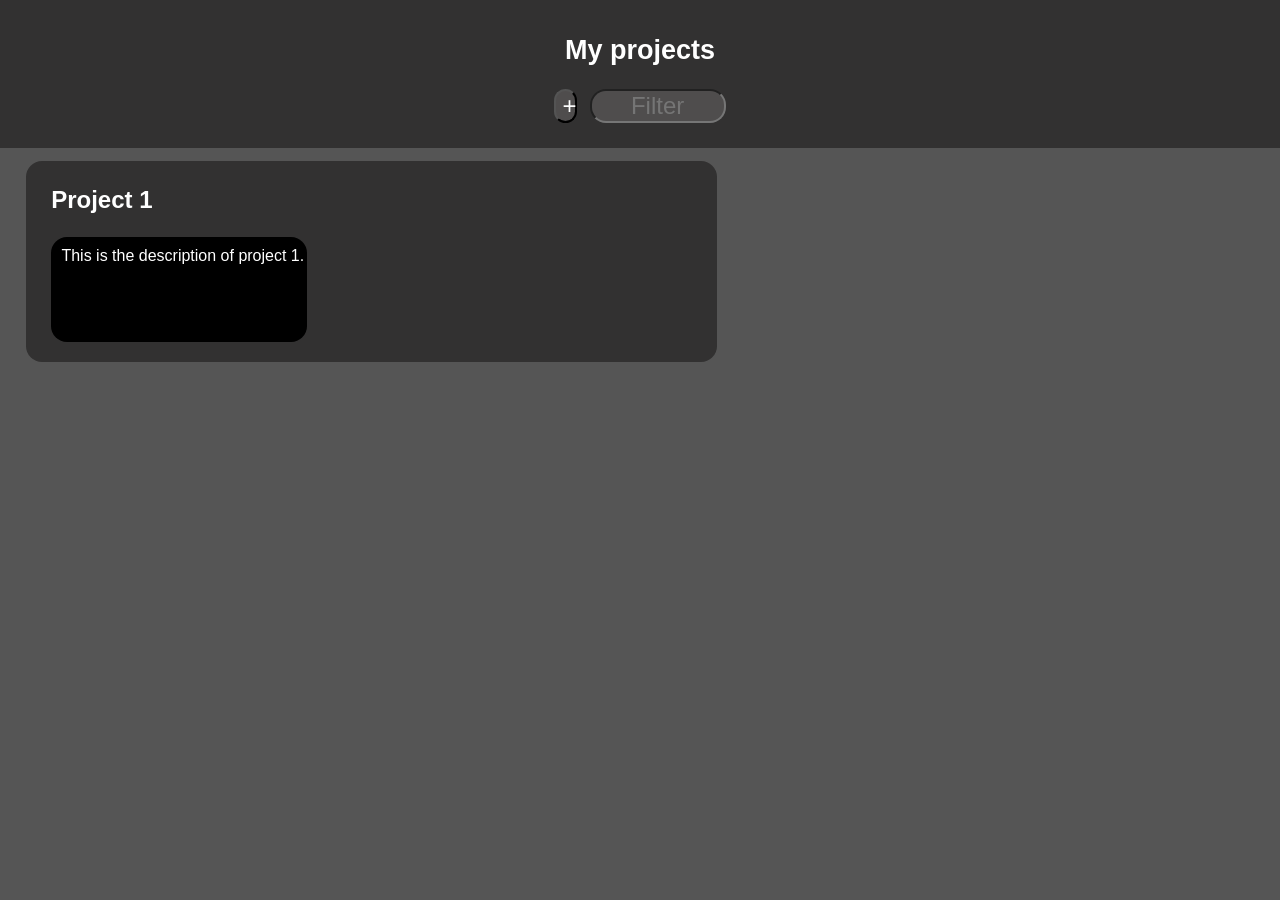
==== Kanban_Project/ProjectSelectionFolder/ProjectSelection.html @ c6b51dbf "test code added and html name changed" ====
<!DOCTYPE html>
<html lang="en">
    <head>
        <meta charset="UTF-8">
        <meta name="viewport" content="width=device-width, initial-scale=1.0">
        <title>Kanban Project</title>
        <link rel="stylesheet" href="./style.css">
        <script src="./script.js" defer></script>
    </head>
    <body>
        <section class = "workspaces-header">
            <div class = 'title'>
                <h1>My projects</h1>
            </div>
            <div class = 'functions'>
                <!-- Button to add workspace and filter to search an especific workspace -->
                <button id="add-workspace-btn">+</button>
                <label for="filter" class="filter-label"></label>
                    <input type="text" id="filter" class="filter-input" placeholder="Filter">
            </div>
        </section>
        <section class = "workspaces">
            <!-- Workspaces will be dynamically added here -->
            <div  class = "project" id = "project1">
                <h2 class = "project-title">Project 1</h2>
                <div class="project-description">
                    <p class="description-text">This is the description of project 1.</p>
                </div>
            </div>
        </section>
    </body>
</html>
---- Kanban_Project/ProjectSelectionFolder/style.css ----
body{
    font-family: Arial, Helvetica, sans-serif, sans-serif;
    background-color: rgb(85, 85, 85);
    color: white;
    margin: 0;
    padding: 0;
}

.title{
    font-size: large;
}

.workspaces-header{
    text-align: center;
    padding: 1% 0 2% 0;
    background-color: rgb(50, 49, 49);
    position: sticky;
    z-index: 1;
}

.functions{
    display: flex;
    justify-content: center;
    gap: 0.5%;
}

#add-workspace-btn{
    text-align: center;
    background-color: rgb(79, 77, 77);
    color: white;
    font-size: x-large;
    height: 15%;
    width: 1.75%;
    border-radius: 1rem;
}

#add-workspace-btn:hover{
    cursor: pointer;
    background-color: rgb(79, 77, 77, 0.7);
    scale: 1.05;
}

#filter{
    text-align: center;
    background-color: rgb(79, 77, 77);
    color: white;
    font-size: x-large;
    height: 5%;
    width: 10%;
    cursor: text;
    border-radius: 1rem;
}

.project{
    background-color: rgb(50, 49, 49);
    padding: 2%;
    border-radius: 1rem;
    position: absolute;
    cursor: grab;
    -webkit-user-select: none;
    user-select: none;
    width: 50%;
    height: 150px;
    /*visibility: hidden;*/
}

#project1{
    top: 2%;
    left: 2%;
}


.workspaces{
    position: relative;
    min-height: 70vh;
}

.project-title{
    text-align: left, top;
    font-size: x-large;
    margin: 0 0 0 0;
    padding: 0 0 1% 0;
}

.project-description{
    font-size: medium;
    background-color: black;
    text-align: top;
    height: 70%;
    width: 40%;
    border-radius: 1rem;    
}

.description-text{
    padding: 4% 0 0 4%;
}
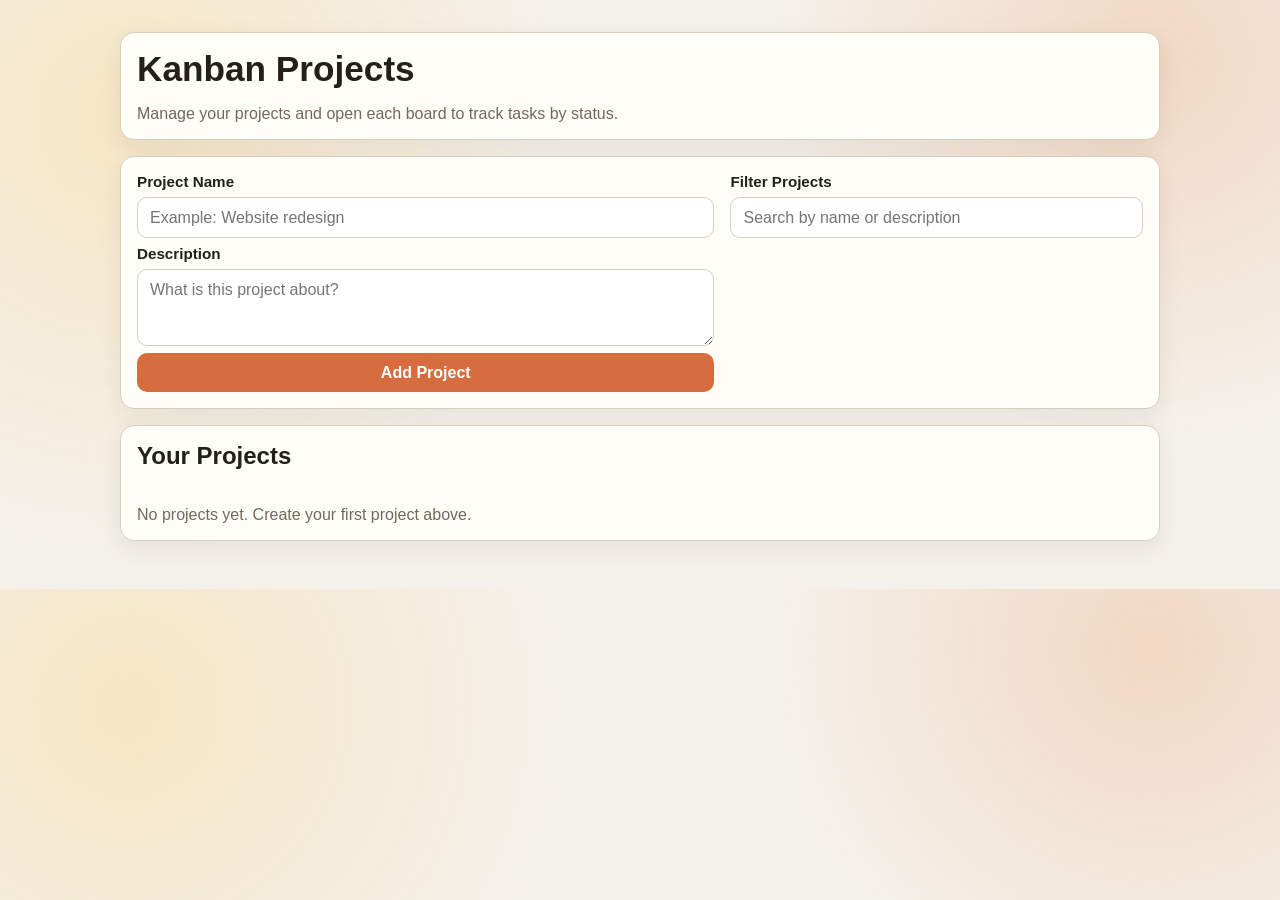
==== commit e37ced58: "Kanban Project" ====
--- a/Kanban_Project/ProjectSelectionFolder/ProjectSelection.html
+++ b/Kanban_Project/ProjectSelectionFolder/ProjectSelection.html
@@ -1,34 +1,43 @@
 <!DOCTYPE html>
 <html lang="en">
-    <head>
-        <meta charset="UTF-8">
-        <meta name="viewport" content="width=device-width, initial-scale=1.0">
-        <title>Kanban Project</title>
-        <link rel="stylesheet" href="./style.css">
-        <script src="./script.js" defer></script>
-    </head>
-    <body>
-        <section class = "workspaces-header">
-            <div class = 'title'>
-                <h1>My projects</h1>
-            </div>
-            <div class = 'functions'>
-                <!-- Button to add workspace and filter to search an especific workspace -->
-                <button id="add-workspace-btn">+</button>
-                <label for="filter" class="filter-label"></label>
-                    <input type="text" id="filter" class="filter-input" placeholder="Filter">
+<head>
+    <meta charset="UTF-8">
+    <meta name="viewport" content="width=device-width, initial-scale=1.0">
+    <title>Kanban Projects</title>
+    <link rel="stylesheet" href="./style.css">
+    <script src="./script.js" defer></script>
+</head>
+<body>
+    <main class="page">
+        <section class="panel hero">
+            <h1>Kanban Projects</h1>
+            <p>Manage your projects and open each board to track tasks by status.</p>
+        </section>
+
+        <section class="panel controls">
+            <form id="project-form" class="project-form">
+                <label for="project-name">Project Name</label>
+                <input id="project-name" name="name" type="text" required maxlength="60" placeholder="Example: Website redesign">
+
+                <label for="project-description">Description</label>
+                <textarea id="project-description" name="description" rows="3" maxlength="220" placeholder="What is this project about?"></textarea>
+
+                <button type="submit" id="add-project-btn">Add Project</button>
+            </form>
+
+            <div class="filter-wrap">
+                <label for="filter">Filter Projects</label>
+                <input type="text" id="filter" class="filter-input" placeholder="Search by name or description">
             </div>
         </section>
-        <section class = "workspaces">
-            <!-- Workspaces will be dynamically added here -->
-            <div  class = "project" id = "project1">
-                <h2 class = "project-title">Project 1</h2>
-                <div class="project-description">
-                    <p class="description-text">This is the description of project 1.</p>
-                </div>
-            </div>
+
+        <section class="panel list-panel">
+            <h2>Your Projects</h2>
+            <div id="projects-list" class="projects-list" aria-live="polite"></div>
+            <p id="empty-state" class="empty-state">No projects yet. Create your first project above.</p>
         </section>
-    </body>
+    </main>
+</body>
 </html>
 
 
--- a/Kanban_Project/ProjectSelectionFolder/style.css
+++ b/Kanban_Project/ProjectSelectionFolder/style.css
@@ -1,96 +1,157 @@
-body{
-    font-family: Arial, Helvetica, sans-serif, sans-serif;
-    background-color: rgb(85, 85, 85);
-    color: white;
-    margin: 0;
-    padding: 0;
+:root {
+    --bg: #f4f1ea;
+    --panel: #fffdf8;
+    --ink: #241f19;
+    --muted: #73685b;
+    --accent: #d76d3f;
+    --accent-strong: #b14f24;
+    --danger: #b83333;
+    --stroke: #d8cec0;
 }
 
-.title{
-    font-size: large;
+* {
+    box-sizing: border-box;
 }
 
-.workspaces-header{
-    text-align: center;
-    padding: 1% 0 2% 0;
-    background-color: rgb(50, 49, 49);
-    position: sticky;
-    z-index: 1;
+body {
+    margin: 0;
+    color: var(--ink);
+    background:
+        radial-gradient(circle at 10% 20%, #f6e6c5 0%, transparent 35%),
+        radial-gradient(circle at 90% 10%, #f2d8c3 0%, transparent 30%),
+        var(--bg);
+    font-family: "Segoe UI", Tahoma, Geneva, Verdana, sans-serif;
 }
 
-.functions{
-    display: flex;
-    justify-content: center;
-    gap: 0.5%;
+.page {
+    width: min(1040px, 92vw);
+    margin: 2rem auto 3rem;
+    display: grid;
+    gap: 1rem;
 }
 
-#add-workspace-btn{
-    text-align: center;
-    background-color: rgb(79, 77, 77);
-    color: white;
-    font-size: x-large;
-    height: 15%;
-    width: 1.75%;
-    border-radius: 1rem;
+.panel {
+    background: var(--panel);
+    border: 1px solid var(--stroke);
+    border-radius: 14px;
+    padding: 1rem;
+    box-shadow: 0 8px 24px rgba(36, 31, 25, 0.07);
 }
 
-#add-workspace-btn:hover{
-    cursor: pointer;
-    background-color: rgb(79, 77, 77, 0.7);
-    scale: 1.05;
+.hero h1 {
+    margin: 0;
+    font-size: clamp(1.6rem, 3vw, 2.2rem);
 }
 
-#filter{
-    text-align: center;
-    background-color: rgb(79, 77, 77);
-    color: white;
-    font-size: x-large;
-    height: 5%;
-    width: 10%;
-    cursor: text;
-    border-radius: 1rem;
+.hero p {
+    margin-bottom: 0;
+    color: var(--muted);
 }
 
-.project{
-    background-color: rgb(50, 49, 49);
-    padding: 2%;
-    border-radius: 1rem;
-    position: absolute;
-    cursor: grab;
-    -webkit-user-select: none;
-    user-select: none;
-    width: 50%;
-    height: 150px;
-    /*visibility: hidden;*/
+.controls {
+    display: grid;
+    grid-template-columns: 1.4fr 1fr;
+    gap: 1rem;
 }
 
-#project1{
-    top: 2%;
-    left: 2%;
+.project-form {
+    display: grid;
+    gap: 0.45rem;
 }
 
-
-.workspaces{
-    position: relative;
-    min-height: 70vh;
+label {
+    font-size: 0.95rem;
+    font-weight: 600;
 }
 
-.project-title{
-    text-align: left, top;
-    font-size: x-large;
-    margin: 0 0 0 0;
-    padding: 0 0 1% 0;
+input,
+textarea,
+button {
+    border-radius: 10px;
+    border: 1px solid var(--stroke);
+    padding: 0.65rem 0.75rem;
+    font: inherit;
 }
 
-.project-description{
-    font-size: medium;
-    background-color: black;
-    text-align: top;
-    height: 70%;
-    width: 40%;
-    border-radius: 1rem;    
+input,
+textarea {
+    background: #fff;
 }
 
-.description-text{
-    padding: 4% 0 0 4%;
+button {
+    background: var(--accent);
+    color: #fff;
+    font-weight: 700;
+    border: 0;
+    cursor: pointer;
+    transition: transform 0.15s ease, background-color 0.15s ease;
+}
+
+button:hover {
+    transform: translateY(-1px);
+    background: var(--accent-strong);
+}
+
+.filter-wrap {
+    display: grid;
+    align-content: start;
+    gap: 0.45rem;
+}
+
+.list-panel h2 {
+    margin-top: 0;
+}
+
+.projects-list {
+    display: grid;
+    grid-template-columns: repeat(auto-fill, minmax(240px, 1fr));
+    gap: 0.85rem;
+}
+
+.project-card {
+    border: 1px solid var(--stroke);
+    border-radius: 12px;
+    padding: 0.85rem;
+    background: #fff;
+    display: grid;
+    gap: 0.5rem;
+}
+
+.project-card h3 {
+    margin: 0;
+}
+
+.project-description {
+    margin: 0;
+    color: var(--muted);
+    min-height: 2.8rem;
+}
+
+.project-meta {
+    margin: 0;
+    font-size: 0.9rem;
+}
+
+.project-actions {
+    display: flex;
+    gap: 0.5rem;
+}
+
+.project-actions button {
+    flex: 1;
+}
+
+.project-actions .danger {
+    background: var(--danger);
+}
+
+.empty-state {
+    color: var(--muted);
+    margin-bottom: 0;
+}
+
+@media (max-width: 800px) {
+    .controls {
+        grid-template-columns: 1fr;
+    }
 }
